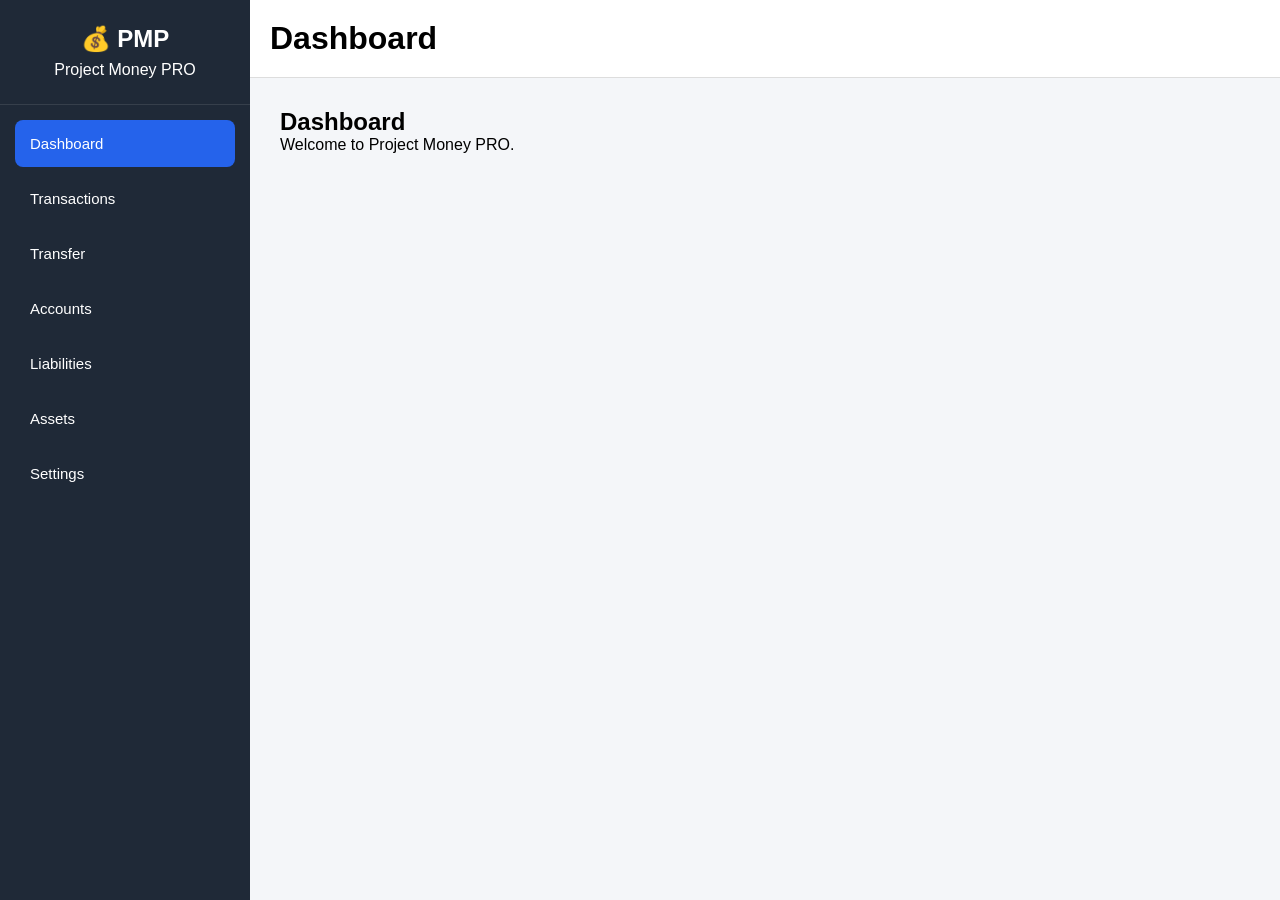
==== index.html @ 6a2799dd "snd" ====
<!DOCTYPE html>
<html lang="en">

<head>
    <meta charset="UTF-8">
    <meta name="viewport" content="width=device-width, initial-scale=1.0">
    <title>Project Money PRO</title>

    <!-- Global CSS -->
    <link rel="stylesheet" href="components/sidebar/sidebar.css">

    <!-- JavaScript -->
    <script src="core/router.js" defer></script>
    <script src="core/app.js" defer></script>
</head>

<body>

    <!-- Sidebar -->
    <aside class="sidebar">

        <div class="logo">
            <h2>💰 PMP</h2>
            <p>Project Money PRO</p>
        </div>

        <nav>

            <button class="nav-btn active" data-page="dashboard">
                Dashboard
            </button>

            <button class="nav-btn" data-page="transactions">
                Transactions
            </button>

            <button class="nav-btn" data-page="transfer">
                Transfer
            </button>

            <button class="nav-btn" data-page="accounts">
                Accounts
            </button>

            <button class="nav-btn" data-page="liabilities">
                Liabilities
            </button>

            <button class="nav-btn" data-page="assets">
                Assets
            </button>

            <button class="nav-btn" data-page="settings">
                Settings
            </button>

        </nav>

    </aside>

    <!-- Main Area -->
    <div class="main">

        <header class="navbar">

            <h1 id="page-title">
                Dashboard
            </h1>

        </header>

        <main id="content">

        </main>

    </div>

</body>

</html>
---- components/sidebar/sidebar.css ----
*{
    margin:0;
    padding:0;
    box-sizing:border-box;
    font-family:Arial, Helvetica, sans-serif;
}

body{

    display:flex;
    height:100vh;
    background:#f4f6f9;

}

/* Sidebar */

.sidebar{

    width:250px;
    background:#1f2937;
    color:white;
    display:flex;
    flex-direction:column;

}

.logo{

    padding:25px;
    text-align:center;
    border-bottom:1px solid rgba(255,255,255,.1);

}

.logo h2{

    margin-bottom:8px;

}

nav{

    display:flex;
    flex-direction:column;
    padding:15px;

}

.nav-btn{

    background:none;
    border:none;
    color:white;
    text-align:left;
    padding:15px;
    margin-bottom:8px;
    border-radius:8px;
    cursor:pointer;
    font-size:15px;
    transition:.3s;

}

.nav-btn:hover{

    background:#374151;

}

.nav-btn.active{

    background:#2563eb;

}

/* Main */

.main{

    flex:1;
    display:flex;
    flex-direction:column;

}

.navbar{

    background:white;
    padding:20px;
    border-bottom:1px solid #ddd;

}

#content{

    flex:1;
    padding:30px;

}
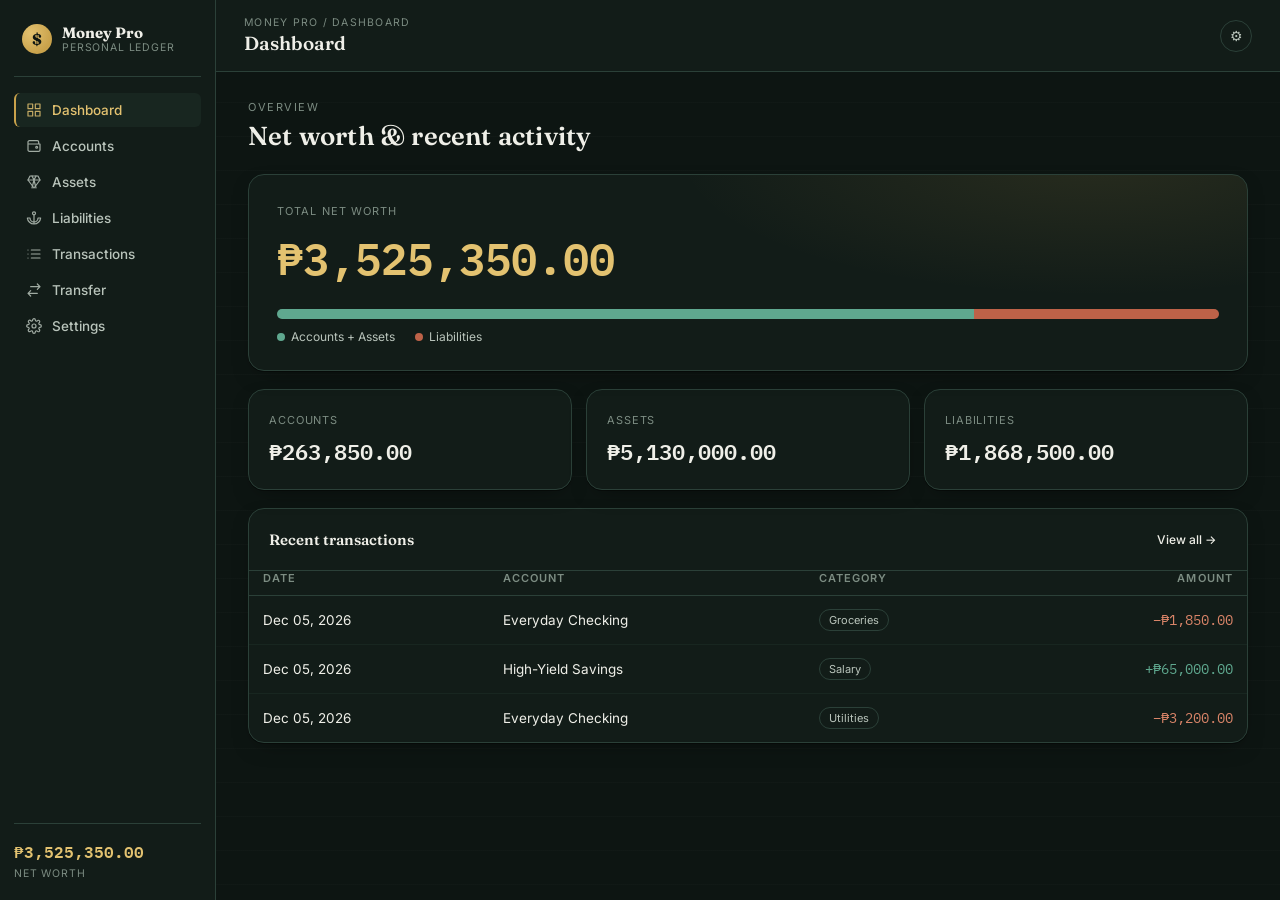
==== commit e3d94d7f: "all" ====
--- a/index.html
+++ b/index.html
@@ -1,80 +1,45 @@
 <!DOCTYPE html>
 <html lang="en">
+<head>
+<meta charset="UTF-8">
+<meta name="viewport" content="width=device-width, initial-scale=1.0">
+<title>Money Pro — Personal Ledger</title>
+<link rel="icon" href="assets/icons/favicon.svg" type="image/svg+xml">
 
-<head>
-    <meta charset="UTF-8">
-    <meta name="viewport" content="width=device-width, initial-scale=1.0">
-    <title>Project Money PRO</title>
+<link rel="preconnect" href="https://fonts.googleapis.com">
+<link rel="preconnect" href="https://fonts.gstatic.com" crossorigin>
+<link href="https://fonts.googleapis.com/css2?family=Fraunces:opsz,wght@9..144,500;9..144,600;9..144,700&family=Inter:wght@400;500;600&family=IBM+Plex+Mono:wght@400;500;600&display=swap" rel="stylesheet">
 
-    <!-- Global CSS -->
-    <link rel="stylesheet" href="components/sidebar/sidebar.css">
-
-    <!-- JavaScript -->
-    <script src="core/router.js" defer></script>
-    <script src="core/app.js" defer></script>
+<link rel="stylesheet" href="styles/tokens.css">
+<link rel="stylesheet" href="styles/base.css">
+<link rel="stylesheet" href="components/sidebar/sidebar.css">
+<link rel="stylesheet" href="components/navbar/navbar.css">
+<link rel="stylesheet" href="components/modal/modal.css">
 </head>
-
 <body>
 
-    <!-- Sidebar -->
-    <aside class="sidebar">
+<div id="app-shell">
+  <aside id="sidebar-root"></aside>
+  <div id="main-col">
+    <header id="navbar-root"></header>
+    <main id="page-root"></main>
+  </div>
+</div>
+<div id="modal-root"></div>
 
-        <div class="logo">
-            <h2>💰 PMP</h2>
-            <p>Project Money PRO</p>
-        </div>
+<!-- core, in dependency order -->
+<script src="core/config.js"></script>
+<script src="core/database.js"></script>
+<script src="core/utils.js"></script>
+<script src="core/api.js"></script>
+<script src="core/router.js"></script>
 
-        <nav>
+<!-- always-on components -->
+<script src="components/sidebar/sidebar.js"></script>
+<script src="components/navbar/navbar.js"></script>
+<script src="components/modal/modal.js"></script>
 
-            <button class="nav-btn active" data-page="dashboard">
-                Dashboard
-            </button>
-
-            <button class="nav-btn" data-page="transactions">
-                Transactions
-            </button>
-
-            <button class="nav-btn" data-page="transfer">
-                Transfer
-            </button>
-
-            <button class="nav-btn" data-page="accounts">
-                Accounts
-            </button>
-
-            <button class="nav-btn" data-page="liabilities">
-                Liabilities
-            </button>
-
-            <button class="nav-btn" data-page="assets">
-                Assets
-            </button>
-
-            <button class="nav-btn" data-page="settings">
-                Settings
-            </button>
-
-        </nav>
-
-    </aside>
-
-    <!-- Main Area -->
-    <div class="main">
-
-        <header class="navbar">
-
-            <h1 id="page-title">
-                Dashboard
-            </h1>
-
-        </header>
-
-        <main id="content">
-
-        </main>
-
-    </div>
-
+<!-- boots the app + starts the router (loads pages/*.js on demand) -->
+<script src="core/app.js"></script>
 </body>
-
-</html>+</html>
--- a/styles/tokens.css
+++ b/styles/tokens.css
@@ -0,0 +1,45 @@
+/* ============================================================
+   Money Pro — Design Tokens
+   Theme: "Ledger" — a private-bank ledger book, rendered digital.
+   Deep ink-green paper, brass foil for wealth, rust for debt.
+   ============================================================ */
+:root{
+  /* surface */
+  --ink-950:#0D1512;
+  --ink-900:#121C18;
+  --ink-800:#182620;
+  --ink-700:#20322A;
+  --ink-line:#2B4038;
+
+  /* text */
+  --text-hi:#EFEFE8;
+  --text-mid:#B9C4BB;
+  --text-dim:#7C8C82;
+
+  /* accents */
+  --brass:#C9A24B;
+  --brass-hi:#E3C270;
+  --teal:#5FA88F;
+  --rust:#BD6248;
+  --rust-hi:#D98468;
+
+  /* semantic */
+  --positive:var(--teal);
+  --negative:var(--rust);
+  --wealth:var(--brass);
+
+  /* type */
+  --font-display:'Fraunces', Georgia, serif;
+  --font-body:'Inter', -apple-system, sans-serif;
+  --font-mono:'IBM Plex Mono', ui-monospace, monospace;
+
+  /* layout */
+  --sidebar-w:216px;
+  --radius-sm:6px;
+  --radius-md:10px;
+  --radius-lg:16px;
+  --shadow-card:0 1px 0 rgba(0,0,0,.4), 0 8px 24px -12px rgba(0,0,0,.6);
+
+  --ease:cubic-bezier(.4,0,.2,1);
+}
+html{color-scheme:dark;}
--- a/styles/base.css
+++ b/styles/base.css
@@ -0,0 +1,127 @@
+/* Money Pro — base reset + shell layout */
+*,*::before,*::after{box-sizing:border-box;}
+html,body{height:100%;}
+body{
+  margin:0;
+  background:var(--ink-950);
+  background-image:
+    repeating-linear-gradient(180deg, rgba(255,255,255,.015) 0px, rgba(255,255,255,.015) 1px, transparent 1px, transparent 34px);
+  color:var(--text-hi);
+  font-family:var(--font-body);
+  font-size:14px;
+  -webkit-font-smoothing:antialiased;
+}
+h1,h2,h3{font-family:var(--font-display);font-weight:600;margin:0;color:var(--text-hi);}
+p{margin:0;}
+a{color:inherit;text-decoration:none;}
+button{font-family:inherit;cursor:pointer;}
+input,select,textarea{font-family:inherit;}
+::selection{background:var(--brass);color:var(--ink-950);}
+::-webkit-scrollbar{width:10px;height:10px;}
+::-webkit-scrollbar-thumb{background:var(--ink-line);border-radius:8px;}
+::-webkit-scrollbar-track{background:transparent;}
+
+.tabular{font-family:var(--font-mono);font-variant-numeric:tabular-nums;}
+
+/* app shell */
+#app-shell{
+  display:grid;
+  grid-template-columns:var(--sidebar-w) 1fr;
+  grid-template-rows:100%;
+  height:100vh;
+}
+#sidebar-root{
+  border-right:1px solid var(--ink-line);
+  background:var(--ink-900);
+}
+#main-col{
+  display:flex;
+  flex-direction:column;
+  min-width:0;
+  height:100vh;
+}
+#navbar-root{
+  border-bottom:1px solid var(--ink-line);
+  flex:0 0 auto;
+}
+#page-root{
+  flex:1 1 auto;
+  overflow-y:auto;
+  padding:28px 32px 64px;
+}
+#modal-root{position:relative;z-index:100;}
+
+/* generic page pieces reused across pages */
+.page-head{display:flex;align-items:baseline;justify-content:space-between;margin-bottom:22px;flex-wrap:wrap;gap:12px;}
+.page-head h1{font-size:26px;letter-spacing:.2px;}
+.page-eyebrow{display:block;color:var(--text-dim);font-size:11px;letter-spacing:.14em;text-transform:uppercase;margin-bottom:6px;}
+
+.btn{
+  display:inline-flex;align-items:center;gap:6px;
+  border:1px solid var(--ink-line);
+  background:var(--ink-800);
+  color:var(--text-hi);
+  padding:9px 14px;
+  border-radius:var(--radius-sm);
+  font-size:13px;font-weight:500;
+  transition:border-color .15s var(--ease), background .15s var(--ease);
+}
+.btn:hover{border-color:var(--brass);background:var(--ink-700);}
+.btn-primary{background:var(--brass);border-color:var(--brass);color:var(--ink-950);font-weight:600;}
+.btn-primary:hover{background:var(--brass-hi);border-color:var(--brass-hi);}
+.btn-danger{color:var(--rust-hi);}
+.btn-danger:hover{border-color:var(--rust);}
+.btn-ghost{background:transparent;border-color:transparent;}
+.btn-ghost:hover{background:var(--ink-800);border-color:var(--ink-line);}
+.btn-sm{padding:6px 10px;font-size:12px;}
+
+.card{
+  background:var(--ink-900);
+  border:1px solid var(--ink-line);
+  border-radius:var(--radius-lg);
+  box-shadow:var(--shadow-card);
+}
+.card-pad{padding:20px;}
+
+.ledger-table{width:100%;border-collapse:collapse;}
+.ledger-table thead th{
+  text-align:left;font-size:11px;letter-spacing:.1em;text-transform:uppercase;
+  color:var(--text-dim);font-weight:600;padding:0 14px 10px;border-bottom:1px solid var(--ink-line);
+}
+.ledger-table tbody td{padding:13px 14px;border-bottom:1px solid var(--ink-800);font-size:13.5px;}
+.ledger-table tbody tr:last-child td{border-bottom:none;}
+.ledger-table tbody tr{transition:background .12s var(--ease);}
+.ledger-table tbody tr:hover{background:var(--ink-800);}
+.amount-pos{color:var(--positive);}
+.amount-neg{color:var(--rust-hi);}
+.row-actions{display:flex;gap:6px;justify-content:flex-end;}
+
+.pill{
+  display:inline-block;padding:3px 9px;border-radius:99px;font-size:11px;
+  border:1px solid var(--ink-line);color:var(--text-mid);
+}
+
+.empty-state{padding:40px 20px;text-align:center;color:var(--text-dim);}
+.empty-state .btn{margin-top:14px;}
+
+.field{display:flex;flex-direction:column;gap:6px;margin-bottom:14px;}
+.field label{font-size:12px;color:var(--text-mid);}
+.field input,.field select,.field textarea{
+  background:var(--ink-950);
+  border:1px solid var(--ink-line);
+  border-radius:var(--radius-sm);
+  color:var(--text-hi);
+  padding:9px 10px;
+  font-size:13.5px;
+  outline:none;
+  transition:border-color .15s var(--ease);
+}
+.field input:focus,.field select:focus,.field textarea:focus{border-color:var(--brass);}
+.field-row{display:flex;gap:12px;}
+.field-row .field{flex:1;}
+
+@media (max-width: 760px){
+  #app-shell{grid-template-columns:1fr;}
+  #sidebar-root{display:none;}
+  #page-root{padding:18px 16px 48px;}
+}
--- a/components/sidebar/sidebar.css
+++ b/components/sidebar/sidebar.css
@@ -1,100 +1,31 @@
-*{
-    margin:0;
-    padding:0;
-    box-sizing:border-box;
-    font-family:Arial, Helvetica, sans-serif;
+#sidebar-root{display:flex;flex-direction:column;height:100%;padding:20px 14px;}
+.brand{display:flex;align-items:center;gap:10px;padding:4px 8px 22px;border-bottom:1px solid var(--ink-line);margin-bottom:16px;}
+.brand-seal{
+  width:30px;height:30px;border-radius:50%;
+  background:radial-gradient(circle at 30% 30%, var(--brass-hi), var(--brass) 70%);
+  color:var(--ink-950);display:flex;align-items:center;justify-content:center;
+  font-family:var(--font-display);font-weight:700;font-size:16px;flex:0 0 auto;
 }
+.brand-text{display:flex;flex-direction:column;line-height:1.15;}
+.brand-text strong{font-family:var(--font-display);font-size:15px;}
+.brand-text small{color:var(--text-dim);font-size:10.5px;letter-spacing:.08em;text-transform:uppercase;}
 
-body{
+.side-nav{display:flex;flex-direction:column;gap:2px;flex:1;}
+.nav-link{
+  display:flex;align-items:center;gap:10px;
+  padding:9px 10px;border-radius:var(--radius-sm);
+  color:var(--text-mid);font-size:13.5px;font-weight:500;
+  border-left:2px solid transparent;
+  transition:background .12s var(--ease), color .12s var(--ease);
+}
+.nav-link:hover{background:var(--ink-800);color:var(--text-hi);}
+.nav-link.active{background:var(--ink-800);color:var(--brass-hi);border-left-color:var(--brass);}
+.nav-link .ic{width:16px;height:16px;flex:0 0 auto;opacity:.85;}
 
-    display:flex;
-    height:100vh;
-    background:#f4f6f9;
-
+.side-foot{
+  border-top:1px solid var(--ink-line);
+  padding-top:14px;margin-top:10px;
+  display:flex;flex-direction:column;gap:2px;
 }
-
-/* Sidebar */
-
-.sidebar{
-
-    width:250px;
-    background:#1f2937;
-    color:white;
-    display:flex;
-    flex-direction:column;
-
-}
-
-.logo{
-
-    padding:25px;
-    text-align:center;
-    border-bottom:1px solid rgba(255,255,255,.1);
-
-}
-
-.logo h2{
-
-    margin-bottom:8px;
-
-}
-
-nav{
-
-    display:flex;
-    flex-direction:column;
-    padding:15px;
-
-}
-
-.nav-btn{
-
-    background:none;
-    border:none;
-    color:white;
-    text-align:left;
-    padding:15px;
-    margin-bottom:8px;
-    border-radius:8px;
-    cursor:pointer;
-    font-size:15px;
-    transition:.3s;
-
-}
-
-.nav-btn:hover{
-
-    background:#374151;
-
-}
-
-.nav-btn.active{
-
-    background:#2563eb;
-
-}
-
-/* Main */
-
-.main{
-
-    flex:1;
-    display:flex;
-    flex-direction:column;
-
-}
-
-.navbar{
-
-    background:white;
-    padding:20px;
-    border-bottom:1px solid #ddd;
-
-}
-
-#content{
-
-    flex:1;
-    padding:30px;
-
-}+.side-foot .tabular{color:var(--brass-hi);font-size:16px;font-weight:600;}
+.side-foot small{color:var(--text-dim);font-size:10.5px;letter-spacing:.08em;text-transform:uppercase;}
--- a/components/navbar/navbar.css
+++ b/components/navbar/navbar.css
@@ -0,0 +1,15 @@
+#navbar-root{
+  display:flex;align-items:center;justify-content:space-between;
+  padding:16px 28px;background:var(--ink-900);
+}
+.nav-left{display:flex;flex-direction:column;gap:2px;}
+.nav-eyebrow{color:var(--text-dim);font-size:10.5px;letter-spacing:.12em;text-transform:uppercase;}
+.nav-left h2{font-size:19px;}
+.nav-right{display:flex;align-items:center;gap:12px;}
+.nav-avatar{
+  width:32px;height:32px;border-radius:50%;
+  border:1px solid var(--ink-line);
+  display:flex;align-items:center;justify-content:center;
+  color:var(--text-mid);transition:border-color .15s var(--ease), color .15s var(--ease);
+}
+.nav-avatar:hover{border-color:var(--brass);color:var(--brass-hi);}
--- a/components/modal/modal.css
+++ b/components/modal/modal.css
@@ -0,0 +1,20 @@
+.modal-overlay{
+  position:fixed;inset:0;background:rgba(9,13,11,.65);
+  display:flex;align-items:center;justify-content:center;
+  z-index:200;backdrop-filter:blur(2px);
+  animation:fadeIn .15s var(--ease);
+}
+.modal-overlay[hidden]{display:none;}
+@keyframes fadeIn{from{opacity:0;}to{opacity:1;}}
+.modal-box{
+  width:100%;max-width:420px;max-height:86vh;overflow-y:auto;
+  animation:riseIn .18s var(--ease);
+}
+@keyframes riseIn{from{transform:translateY(8px);opacity:0;}to{transform:translateY(0);opacity:1;}}
+.modal-head{
+  display:flex;align-items:center;justify-content:space-between;
+  padding:16px 18px;border-bottom:1px solid var(--ink-line);
+}
+.modal-head h3{font-size:16px;}
+.modal-body{padding:18px;}
+.modal-actions{display:flex;justify-content:flex-end;gap:8px;margin-top:6px;}
